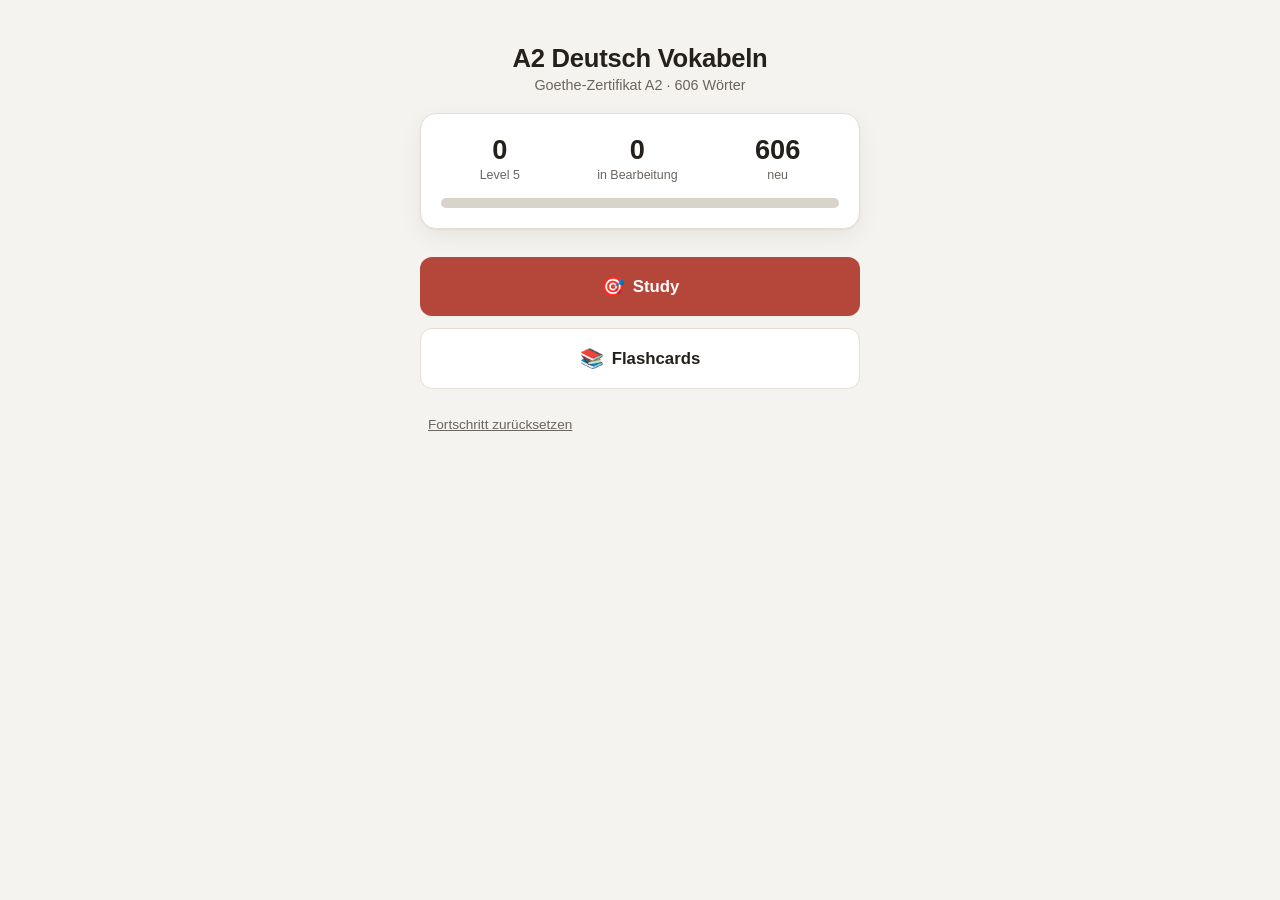
==== projects/deutsch/index.html @ 2960bc14 "Portfolio site for ghazalcode.ch Content and structure: - Work permit shown first in About and highl" ====
<!doctype html>
<html lang="de">
<head>
<meta charset="UTF-8" />
<meta name="viewport" content="width=device-width, initial-scale=1.0" />
<title>A2 Deutsch Vokabeln</title>
<link rel="stylesheet" href="style.css" />
</head>
<body>

<div id="app">

  <!-- HOME -->
  <section id="screen-home" class="screen">
    <header class="app-header">
      <h1>A2 Deutsch Vokabeln</h1>
      <p class="subtitle">Goethe-Zertifikat A2 · 606 Wörter</p>
    </header>

    <div class="stats-card">
      <div class="stats-row">
        <div class="stat">
          <div class="stat-num" id="stat-mastered">0</div>
          <div class="stat-label">Level 5</div>
        </div>
        <div class="stat">
          <div class="stat-num" id="stat-progress">0</div>
          <div class="stat-label">in Bearbeitung</div>
        </div>
        <div class="stat">
          <div class="stat-num" id="stat-new">606</div>
          <div class="stat-label">neu</div>
        </div>
      </div>
      <div class="level-bar" id="level-bar"></div>
    </div>

    <div class="home-actions">
      <button class="btn btn-primary btn-large" id="btn-goto-study">
        <span class="btn-emoji">🎯</span>
        <span>Study</span>
      </button>
      <button class="btn btn-secondary btn-large" id="btn-goto-flashcards">
        <span class="btn-emoji">📚</span>
        <span>Flashcards</span>
      </button>
    </div>

    <button class="btn-link" id="btn-reset-progress">Fortschritt zurücksetzen</button>
  </section>

  <!-- STUDY SETUP -->
  <section id="screen-study-setup" class="screen hidden">
    <header class="sub-header">
      <button class="btn-back" data-nav="home">&larr;</button>
      <h2>Study</h2>
    </header>

    <div class="setup-group">
      <h3>Länge</h3>
      <div class="option-row">
        <button class="option-btn" data-length="10">Kurz (10)</button>
        <button class="option-btn" data-length="20">Lang (20)</button>
      </div>
    </div>

    <div class="setup-group">
      <h3>Richtung</h3>
      <div class="option-row">
        <button class="option-btn" data-direction="en-de">English → Deutsch</button>
        <button class="option-btn" data-direction="de-en">Deutsch → English</button>
      </div>
    </div>

    <button class="btn btn-primary btn-large" id="btn-start-study" disabled>Start</button>
  </section>

  <!-- FLASHCARDS SETUP -->
  <section id="screen-flash-setup" class="screen hidden">
    <header class="sub-header">
      <button class="btn-back" data-nav="home">&larr;</button>
      <h2>Flashcards</h2>
    </header>

    <div class="setup-group">
      <h3>Richtung</h3>
      <div class="option-row">
        <button class="option-btn" data-direction="en-de">English → Deutsch</button>
        <button class="option-btn" data-direction="de-en">Deutsch → English</button>
      </div>
    </div>

    <div class="setup-group">
      <h3>Reihenfolge</h3>
      <div class="option-row">
        <button class="option-btn" data-order="shuffle">Zufällig</button>
        <button class="option-btn" data-order="az">A–Z</button>
      </div>
    </div>

    <button class="btn btn-primary btn-large" id="btn-start-flash" disabled>Start</button>
  </section>

  <!-- SESSION -->
  <section id="screen-session" class="screen hidden">
    <header class="session-header">
      <button class="btn-back" data-nav="exit-session">&larr;</button>
      <div class="session-progress">
        <div class="session-progress-bar"><div class="session-progress-fill" id="session-progress-fill"></div></div>
        <div class="session-progress-text" id="session-progress-text">1 / 10</div>
      </div>
      <div class="session-spacer"></div>
    </header>

    <div class="card-area">
      <div class="card" id="card">
        <div class="card-type-badge" id="card-type-badge"></div>
        <div class="card-front" id="card-front"></div>
        <div class="card-back hidden" id="card-back">
          <div class="card-divider"></div>
          <div class="answer-feedback" id="answer-feedback"></div>
          <div class="card-back-text" id="card-back-text"></div>
          <div class="card-partizip" id="card-partizip"></div>
        </div>
      </div>
    </div>

    <div class="answer-area" id="answer-area">
      <input type="text" id="answer-input" placeholder="Antwort eingeben…" autocomplete="off" autocapitalize="off" spellcheck="false" />
      <div class="answer-buttons">
        <button class="btn btn-primary" id="btn-show">Zeig mir&#39;s</button>
        <button class="btn btn-secondary" id="btn-check">Prüfen</button>
      </div>
    </div>

    <div class="reveal-area hidden" id="reveal-area">
      <button class="btn btn-primary btn-large" id="btn-reveal">Aufdecken</button>
    </div>

    <div class="rate-area hidden" id="rate-area">
      <p class="rate-label">Wie gut wusstest du das?</p>
      <div class="rate-buttons">
        <button class="rate-btn rate-1" data-level="1">1<span>gar nicht</span></button>
        <button class="rate-btn rate-2" data-level="2">2<span>kaum</span></button>
        <button class="rate-btn rate-3" data-level="3">3<span>teilweise</span></button>
        <button class="rate-btn rate-4" data-level="4">4<span>gut</span></button>
        <button class="rate-btn rate-5" data-level="5">5<span>perfekt</span></button>
      </div>
    </div>

    <div class="browse-area hidden" id="browse-area">
      <button class="btn btn-secondary" id="btn-prev">&larr; Zurück</button>
      <button class="btn btn-primary" id="btn-next">Weiter &rarr;</button>
    </div>
  </section>

  <!-- SUMMARY -->
  <section id="screen-summary" class="screen hidden">
    <header class="app-header">
      <h1>Fertig! 🎉</h1>
    </header>
    <div class="stats-card">
      <p class="summary-line" id="summary-line"></p>
      <div class="level-bar" id="summary-level-bar"></div>
    </div>
    <div class="home-actions">
      <button class="btn btn-primary btn-large" id="btn-study-again">Nochmal Study</button>
      <button class="btn btn-secondary btn-large" data-nav="home">Zur Startseite</button>
    </div>
  </section>

</div>

<script src="vocab-data.js"></script>
<script src="app.js"></script>
</body>
</html>
---- projects/deutsch/style.css ----
:root {
  --bg: #f5f3ef;
  --surface: #ffffff;
  --ink: #24211c;
  --ink-soft: #6b6560;
  --border: #e4ded4;
  --accent: #b5473a;
  --accent-ink: #ffffff;
  --accent-soft: #f1ded9;
  --l0: #d9d4cb;
  --l1: #e8b4a8;
  --l2: #eecf8f;
  --l3: #d7d98a;
  --l4: #9fc98a;
  --l5: #5a9e6f;
  --radius: 16px;
  --shadow: 0 1px 2px rgba(30,25,15,0.06), 0 8px 24px rgba(30,25,15,0.06);
}

@media (prefers-color-scheme: dark) {
  :root {
    --bg: #1a1815;
    --surface: #242019;
    --ink: #efe9e0;
    --ink-soft: #a39a8d;
    --border: #38332a;
    --accent: #e07a63;
    --accent-ink: #1a1815;
    --accent-soft: #3a2620;
    --l0: #3a352c;
    --l1: #6b3f36;
    --l2: #6b5730;
    --l3: #52562c;
    --l4: #375c3e;
    --l5: #2f7a4d;
    --shadow: 0 1px 2px rgba(0,0,0,0.3), 0 8px 24px rgba(0,0,0,0.3);
  }
}

* { box-sizing: border-box; }

html, body {
  margin: 0;
  padding: 0;
  background: var(--bg);
  color: var(--ink);
  font-family: -apple-system, BlinkMacSystemFont, "Segoe UI", Roboto, Helvetica, Arial, sans-serif;
  min-height: 100vh;
}

#app {
  max-width: 480px;
  margin: 0 auto;
  min-height: 100vh;
  display: flex;
  flex-direction: column;
  padding: 20px 20px 40px;
}

.screen.hidden { display: none; }
.hidden { display: none !important; }

/* Header */
.app-header { text-align: center; margin: 24px 0 20px; }
.app-header h1 { font-size: 1.6rem; margin: 0 0 4px; letter-spacing: -0.01em; }
.subtitle { color: var(--ink-soft); margin: 0; font-size: 0.9rem; }

.sub-header {
  display: flex;
  align-items: center;
  gap: 12px;
  margin: 8px 0 24px;
}
.sub-header h2 { margin: 0; font-size: 1.3rem; }

.btn-back {
  background: var(--surface);
  border: 1px solid var(--border);
  color: var(--ink);
  width: 40px;
  height: 40px;
  border-radius: 12px;
  font-size: 1.1rem;
  cursor: pointer;
  display: flex;
  align-items: center;
  justify-content: center;
}
.btn-back:hover { background: var(--accent-soft); }

/* Stats card */
.stats-card {
  background: var(--surface);
  border: 1px solid var(--border);
  border-radius: var(--radius);
  padding: 20px;
  box-shadow: var(--shadow);
}
.stats-row { display: flex; justify-content: space-around; margin-bottom: 16px; }
.stat { text-align: center; }
.stat-num { font-size: 1.7rem; font-weight: 700; }
.stat-label { font-size: 0.78rem; color: var(--ink-soft); margin-top: 2px; }

.level-bar {
  height: 10px;
  border-radius: 6px;
  overflow: hidden;
  display: flex;
  background: var(--l0);
}
.level-bar .seg { height: 100%; }
.seg-0 { background: var(--l0); }
.seg-1 { background: var(--l1); }
.seg-2 { background: var(--l2); }
.seg-3 { background: var(--l3); }
.seg-4 { background: var(--l4); }
.seg-5 { background: var(--l5); }

/* Buttons */
.btn {
  border: none;
  border-radius: 12px;
  padding: 14px 20px;
  font-size: 1rem;
  font-weight: 600;
  cursor: pointer;
  display: flex;
  align-items: center;
  justify-content: center;
  gap: 8px;
  transition: transform 0.05s ease, opacity 0.15s ease;
}
.btn:active { transform: scale(0.98); }
.btn:disabled { opacity: 0.4; cursor: not-allowed; }

.btn-primary { background: var(--accent); color: var(--accent-ink); }
.btn-primary:hover:not(:disabled) { opacity: 0.9; }

.btn-secondary { background: var(--surface); color: var(--ink); border: 1px solid var(--border); }
.btn-secondary:hover { background: var(--accent-soft); }

.btn-large { width: 100%; padding: 18px; font-size: 1.05rem; }
.btn-emoji { font-size: 1.2rem; }

.btn-link {
  background: none;
  border: none;
  color: var(--ink-soft);
  text-decoration: underline;
  font-size: 0.85rem;
  cursor: pointer;
  margin: 20px auto 0;
  padding: 8px;
}

.home-actions { display: flex; flex-direction: column; gap: 12px; margin-top: 28px; }

/* Setup screens */
.setup-group { margin-bottom: 24px; }
.setup-group h3 { font-size: 0.85rem; text-transform: uppercase; letter-spacing: 0.04em; color: var(--ink-soft); margin: 0 0 10px; }
.option-row { display: flex; gap: 10px; }
.option-btn {
  flex: 1;
  background: var(--surface);
  border: 1.5px solid var(--border);
  color: var(--ink);
  padding: 14px 10px;
  border-radius: 12px;
  font-size: 0.92rem;
  font-weight: 600;
  cursor: pointer;
}
.option-btn:hover { background: var(--accent-soft); }
.option-btn.selected { border-color: var(--accent); background: var(--accent-soft); color: var(--accent); }

#screen-study-setup, #screen-flash-setup { padding-top: 4px; }
#btn-start-study, #btn-start-flash { margin-top: 12px; }

/* Session header */
.session-header { display: flex; align-items: center; gap: 12px; margin: 8px 0 20px; }
.session-progress { flex: 1; }
.session-progress-bar { height: 6px; background: var(--border); border-radius: 4px; overflow: hidden; margin-bottom: 6px; }
.session-progress-fill { height: 100%; background: var(--accent); border-radius: 4px; transition: width 0.2s ease; }
.session-progress-text { font-size: 0.78rem; color: var(--ink-soft); text-align: center; }
.session-spacer { width: 40px; }

/* Card */
.card-area { flex: 1; display: flex; align-items: center; justify-content: center; min-height: 220px; margin-bottom: 20px; }
.card {
  background: var(--surface);
  border: 3px solid var(--border);
  border-radius: 20px;
  box-shadow: var(--shadow);
  width: 100%;
  min-height: 220px;
  padding: 28px 24px;
  display: flex;
  flex-direction: column;
  align-items: center;
  justify-content: center;
  text-align: center;
  position: relative;
  gap: 10px;
}
.card.card-clickable { cursor: pointer; }
/* Border color reflects how well the word was known last time it was rated
   (level 0 = neutral grey ... level 5 = green), same palette as the level bar. */
.card.card-level-0 { border-color: var(--l0); }
.card.card-level-1 { border-color: var(--l1); }
.card.card-level-2 { border-color: var(--l2); }
.card.card-level-3 { border-color: var(--l3); }
.card.card-level-4 { border-color: var(--l4); }
.card.card-level-5 { border-color: var(--l5); }
.card-type-badge {
  position: absolute;
  top: 14px;
  left: 16px;
  font-size: 0.7rem;
  color: var(--ink-soft);
  background: var(--bg);
  padding: 3px 9px;
  border-radius: 20px;
  border: 1px solid var(--border);
}
.card-front { font-size: 1.5rem; font-weight: 700; line-height: 1.3; }
.card-back { width: 100%; display: flex; flex-direction: column; align-items: center; gap: 8px; }
.card-divider { width: 60%; height: 1px; background: var(--border); margin: 6px 0; }
.card-back-text { font-size: 1.4rem; font-weight: 700; color: var(--accent); line-height: 1.3; }
.card-partizip { font-size: 0.85rem; color: var(--ink-soft); }

/* Answer area */
.answer-area { display: flex; flex-direction: column; gap: 10px; }
#answer-input {
  width: 100%;
  padding: 14px 16px;
  font-size: 1rem;
  border-radius: 12px;
  border: 1.5px solid var(--border);
  background: var(--surface);
  color: var(--ink);
}
#answer-input:focus { outline: none; border-color: var(--accent); }
.answer-feedback { min-height: 20px; font-size: 0.9rem; font-weight: 600; text-align: center; }
.answer-feedback.correct { color: var(--l5); }
.answer-feedback.incorrect { color: var(--accent); }
.answer-buttons { display: flex; gap: 10px; }
.answer-buttons .btn { flex: 1; }

/* Rating */
.rate-area { margin-top: 8px; }
.rate-label { text-align: center; color: var(--ink-soft); font-size: 0.88rem; margin: 0 0 12px; }
.rate-buttons { display: flex; gap: 8px; }
.rate-btn {
  flex: 1;
  border: none;
  border-radius: 12px;
  padding: 12px 4px;
  font-size: 1.1rem;
  font-weight: 700;
  color: #241f18;
  cursor: pointer;
  display: flex;
  flex-direction: column;
  align-items: center;
  gap: 4px;
}
.rate-btn span { font-size: 0.62rem; font-weight: 500; }
.rate-1 { background: var(--l1); }
.rate-2 { background: var(--l2); }
.rate-3 { background: var(--l3); }
.rate-4 { background: var(--l4); }
.rate-5 { background: var(--l5); color: #fff; }
.rate-btn:active { transform: scale(0.96); }

/* Browse nav */
.browse-area { display: flex; gap: 10px; margin-top: 8px; }
.browse-area .btn { flex: 1; }

/* Summary */
.summary-line { text-align: center; font-size: 1rem; margin: 0 0 16px; }

@media (max-width: 380px) {
  .card-front { font-size: 1.3rem; }
  .card-back-text { font-size: 1.2rem; }
}
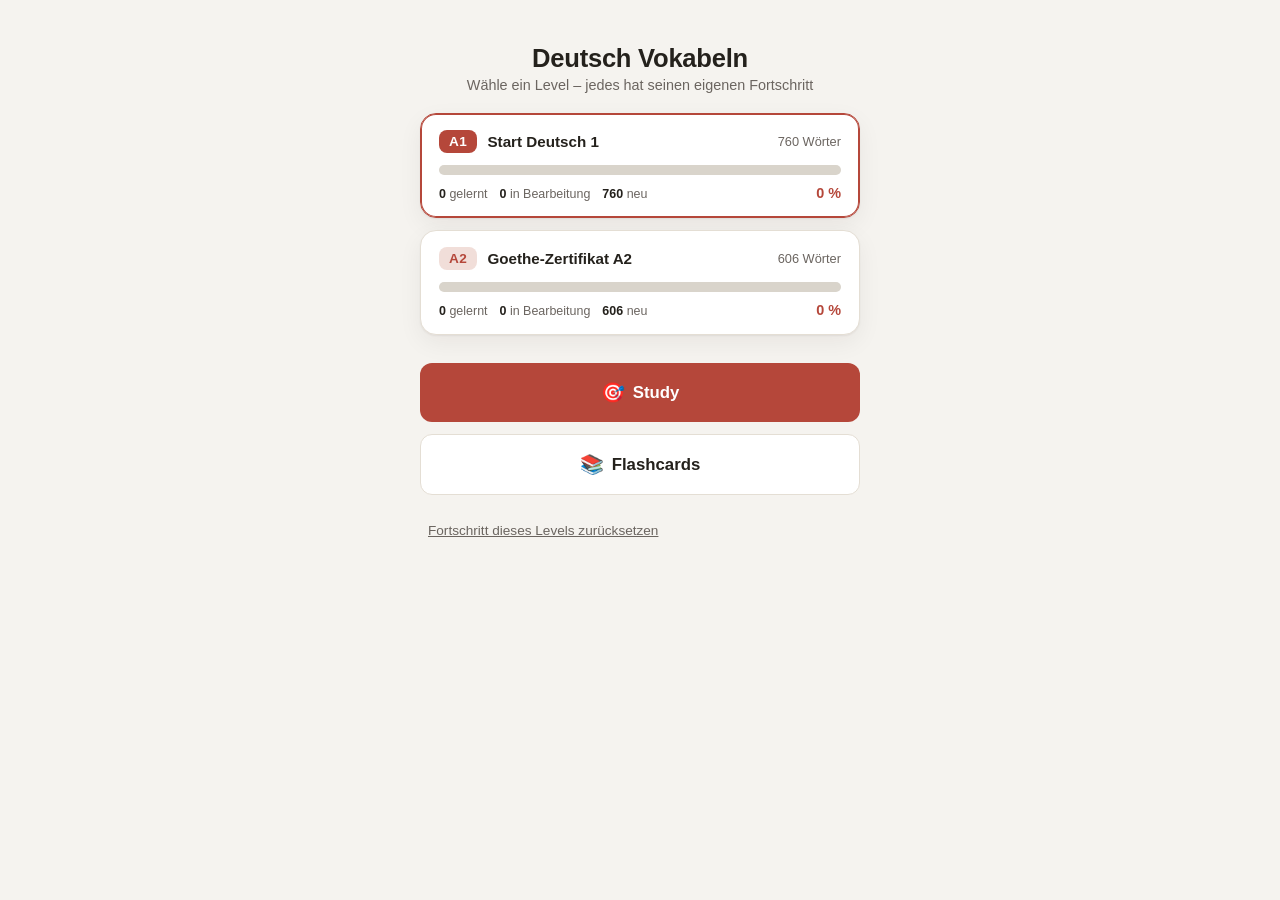
==== commit ca39fa0a: "Update the Deutsch demo to the two-level version The trainer now covers A1 as well as A2, so the dep" ====
--- a/projects/deutsch/index.html
+++ b/projects/deutsch/index.html
@@ -3,7 +3,7 @@
 <head>
 <meta charset="UTF-8" />
 <meta name="viewport" content="width=device-width, initial-scale=1.0" />
-<title>A2 Deutsch Vokabeln</title>
+<title>Deutsch Vokabeln · A1 & A2</title>
 <link rel="stylesheet" href="style.css" />
 </head>
 <body>
@@ -13,27 +13,13 @@
   <!-- HOME -->
   <section id="screen-home" class="screen">
     <header class="app-header">
-      <h1>A2 Deutsch Vokabeln</h1>
-      <p class="subtitle">Goethe-Zertifikat A2 · 606 Wörter</p>
+      <h1>Deutsch Vokabeln</h1>
+      <p class="subtitle">Wähle ein Level – jedes hat seinen eigenen Fortschritt</p>
     </header>
 
-    <div class="stats-card">
-      <div class="stats-row">
-        <div class="stat">
-          <div class="stat-num" id="stat-mastered">0</div>
-          <div class="stat-label">Level 5</div>
-        </div>
-        <div class="stat">
-          <div class="stat-num" id="stat-progress">0</div>
-          <div class="stat-label">in Bearbeitung</div>
-        </div>
-        <div class="stat">
-          <div class="stat-num" id="stat-new">606</div>
-          <div class="stat-label">neu</div>
-        </div>
-      </div>
-      <div class="level-bar" id="level-bar"></div>
-    </div>
+    <!-- One card per level, rendered by app.js renderHome(). Tapping one
+         selects it; Study and Flashcards then run on that level only. -->
+    <div class="level-list" id="level-list"></div>
 
     <div class="home-actions">
       <button class="btn btn-primary btn-large" id="btn-goto-study">
@@ -46,7 +32,7 @@
       </button>
     </div>
 
-    <button class="btn-link" id="btn-reset-progress">Fortschritt zurücksetzen</button>
+    <button class="btn-link" id="btn-reset-progress">Fortschritt dieses Levels zurücksetzen</button>
   </section>
 
   <!-- STUDY SETUP -->
@@ -54,6 +40,7 @@
     <header class="sub-header">
       <button class="btn-back" data-nav="home">&larr;</button>
       <h2>Study</h2>
+      <span class="level-chip"></span>
     </header>
 
     <div class="setup-group">
@@ -80,6 +67,7 @@
     <header class="sub-header">
       <button class="btn-back" data-nav="home">&larr;</button>
       <h2>Flashcards</h2>
+      <span class="level-chip"></span>
     </header>
 
     <div class="setup-group">
@@ -109,7 +97,7 @@
         <div class="session-progress-bar"><div class="session-progress-fill" id="session-progress-fill"></div></div>
         <div class="session-progress-text" id="session-progress-text">1 / 10</div>
       </div>
-      <div class="session-spacer"></div>
+      <span class="level-chip" id="session-level-chip"></span>
     </header>
 
     <div class="card-area">
@@ -171,7 +159,8 @@
 
 </div>
 
-<script src="vocab-data.js"></script>
+<script src="vocab-a1.js"></script>
+<script src="vocab-a2.js"></script>
 <script src="app.js"></script>
 </body>
 </html>
--- a/projects/deutsch/style.css
+++ b/projects/deutsch/style.css
@@ -116,6 +116,95 @@
 .seg-4 { background: var(--l4); }
 .seg-5 { background: var(--l5); }
 
+/* Level chooser — one card per level, each with its own progress bar */
+.level-list {
+  display: flex;
+  flex-direction: column;
+  gap: 12px;
+  margin-bottom: 24px;
+}
+
+.level-card {
+  display: block;
+  width: 100%;
+  text-align: left;
+  font: inherit;
+  color: inherit;
+  background: var(--surface);
+  border: 1px solid var(--border);
+  border-radius: var(--radius);
+  padding: 16px 18px;
+  box-shadow: var(--shadow);
+  cursor: pointer;
+  transition: border-color 0.15s ease, transform 0.1s ease;
+}
+.level-card:hover { border-color: var(--accent); }
+.level-card:active { transform: scale(0.995); }
+
+/* The selected level is the one Study and Flashcards will run on, so it is
+   marked with the accent rather than a subtle tint. */
+.level-card.selected {
+  border-color: var(--accent);
+  box-shadow: var(--shadow), inset 0 0 0 1px var(--accent);
+}
+
+.level-card-head {
+  display: flex;
+  align-items: center;
+  gap: 10px;
+  margin-bottom: 12px;
+}
+
+.level-badge {
+  flex: none;
+  font-weight: 700;
+  font-size: 0.85rem;
+  letter-spacing: 0.04em;
+  padding: 4px 10px;
+  border-radius: 8px;
+  background: var(--accent-soft);
+  color: var(--accent);
+}
+.level-card.selected .level-badge {
+  background: var(--accent);
+  color: var(--accent-ink);
+}
+
+.level-name { font-weight: 600; font-size: 0.95rem; }
+.level-total { margin-left: auto; font-size: 0.8rem; color: var(--ink-soft); white-space: nowrap; }
+
+.level-card-stats {
+  display: flex;
+  align-items: baseline;
+  gap: 12px;
+  margin-top: 10px;
+  font-size: 0.78rem;
+  color: var(--ink-soft);
+}
+.level-card-stats b { color: var(--ink); font-weight: 600; }
+.level-pct { margin-left: auto; font-weight: 700; color: var(--accent); font-size: 0.9rem; }
+
+/* Shows which level a setup or session screen belongs to */
+.level-chip {
+  flex: none;
+  margin-left: auto;
+  font-weight: 700;
+  font-size: 0.75rem;
+  letter-spacing: 0.04em;
+  padding: 4px 9px;
+  border-radius: 8px;
+  background: var(--accent-soft);
+  color: var(--accent);
+  min-width: 34px;
+  text-align: center;
+}
+
+@media (max-width: 380px) {
+  .level-card-stats { flex-wrap: wrap; gap: 8px; }
+  .level-pct { margin-left: 0; }
+}
+
+
 /* Buttons */
 .btn {
   border: none;
@@ -182,7 +271,6 @@
 .session-progress-bar { height: 6px; background: var(--border); border-radius: 4px; overflow: hidden; margin-bottom: 6px; }
 .session-progress-fill { height: 100%; background: var(--accent); border-radius: 4px; transition: width 0.2s ease; }
 .session-progress-text { font-size: 0.78rem; color: var(--ink-soft); text-align: center; }
-.session-spacer { width: 40px; }
 
 /* Card */
 .card-area { flex: 1; display: flex; align-items: center; justify-content: center; min-height: 220px; margin-bottom: 20px; }
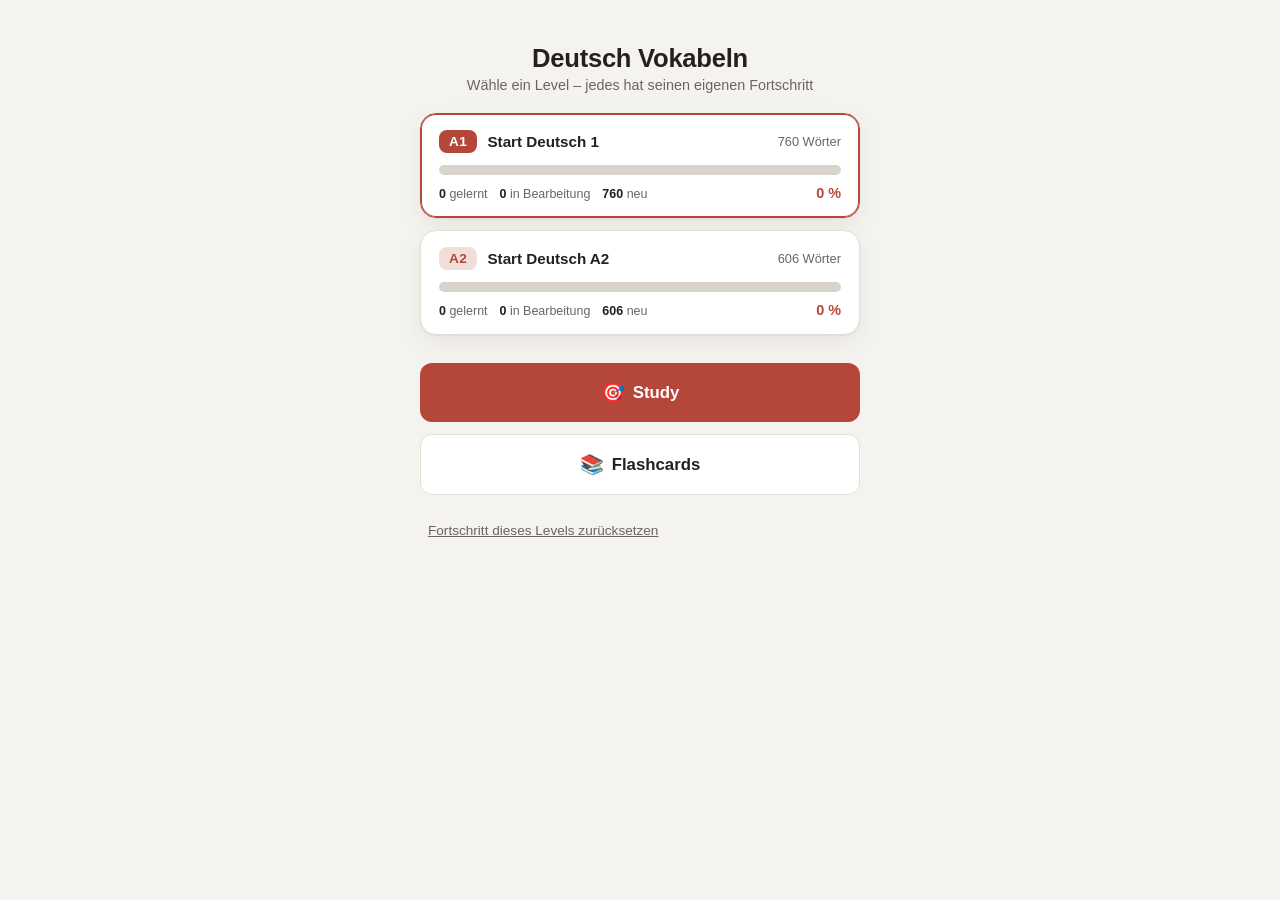
==== commit f3a55da6: "Update the Deutsch demo: A2 label and the flashcards level picker Flashcards now choose their own le" ====
--- a/projects/deutsch/index.html
+++ b/projects/deutsch/index.html
@@ -67,8 +67,19 @@
     <header class="sub-header">
       <button class="btn-back" data-nav="home">&larr;</button>
       <h2>Flashcards</h2>
-      <span class="level-chip"></span>
+      <span class="level-chip" id="flash-level-chip"></span>
     </header>
+
+    <!-- Flashcards pick their own level, independently of the home selection:
+         flicking through the other level shouldn't change what Study is on.
+         Labels are filled in by app.js so the word counts stay accurate. -->
+    <div class="setup-group">
+      <h3>Level</h3>
+      <div class="option-row" id="flash-level-row">
+        <button class="option-btn" data-level="A1"></button>
+        <button class="option-btn" data-level="A2"></button>
+      </div>
+    </div>
 
     <div class="setup-group">
       <h3>Richtung</h3>
